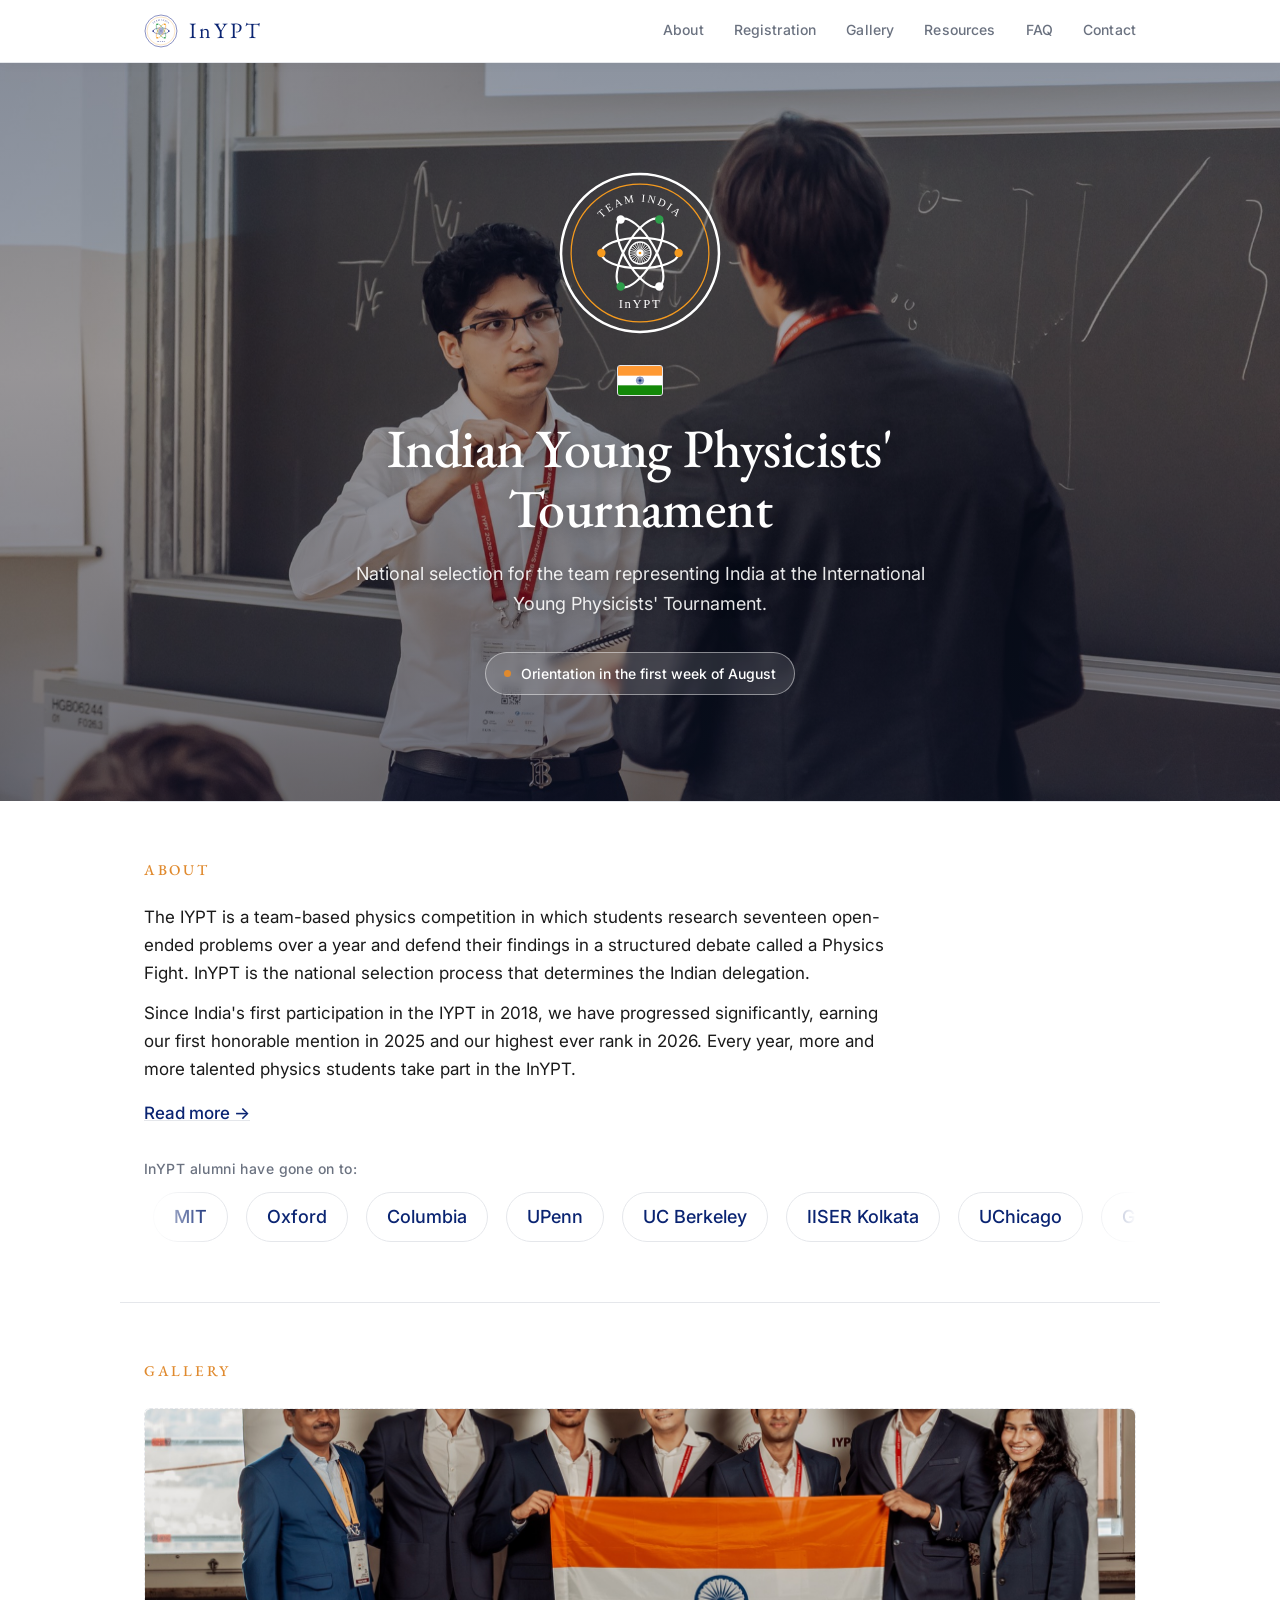
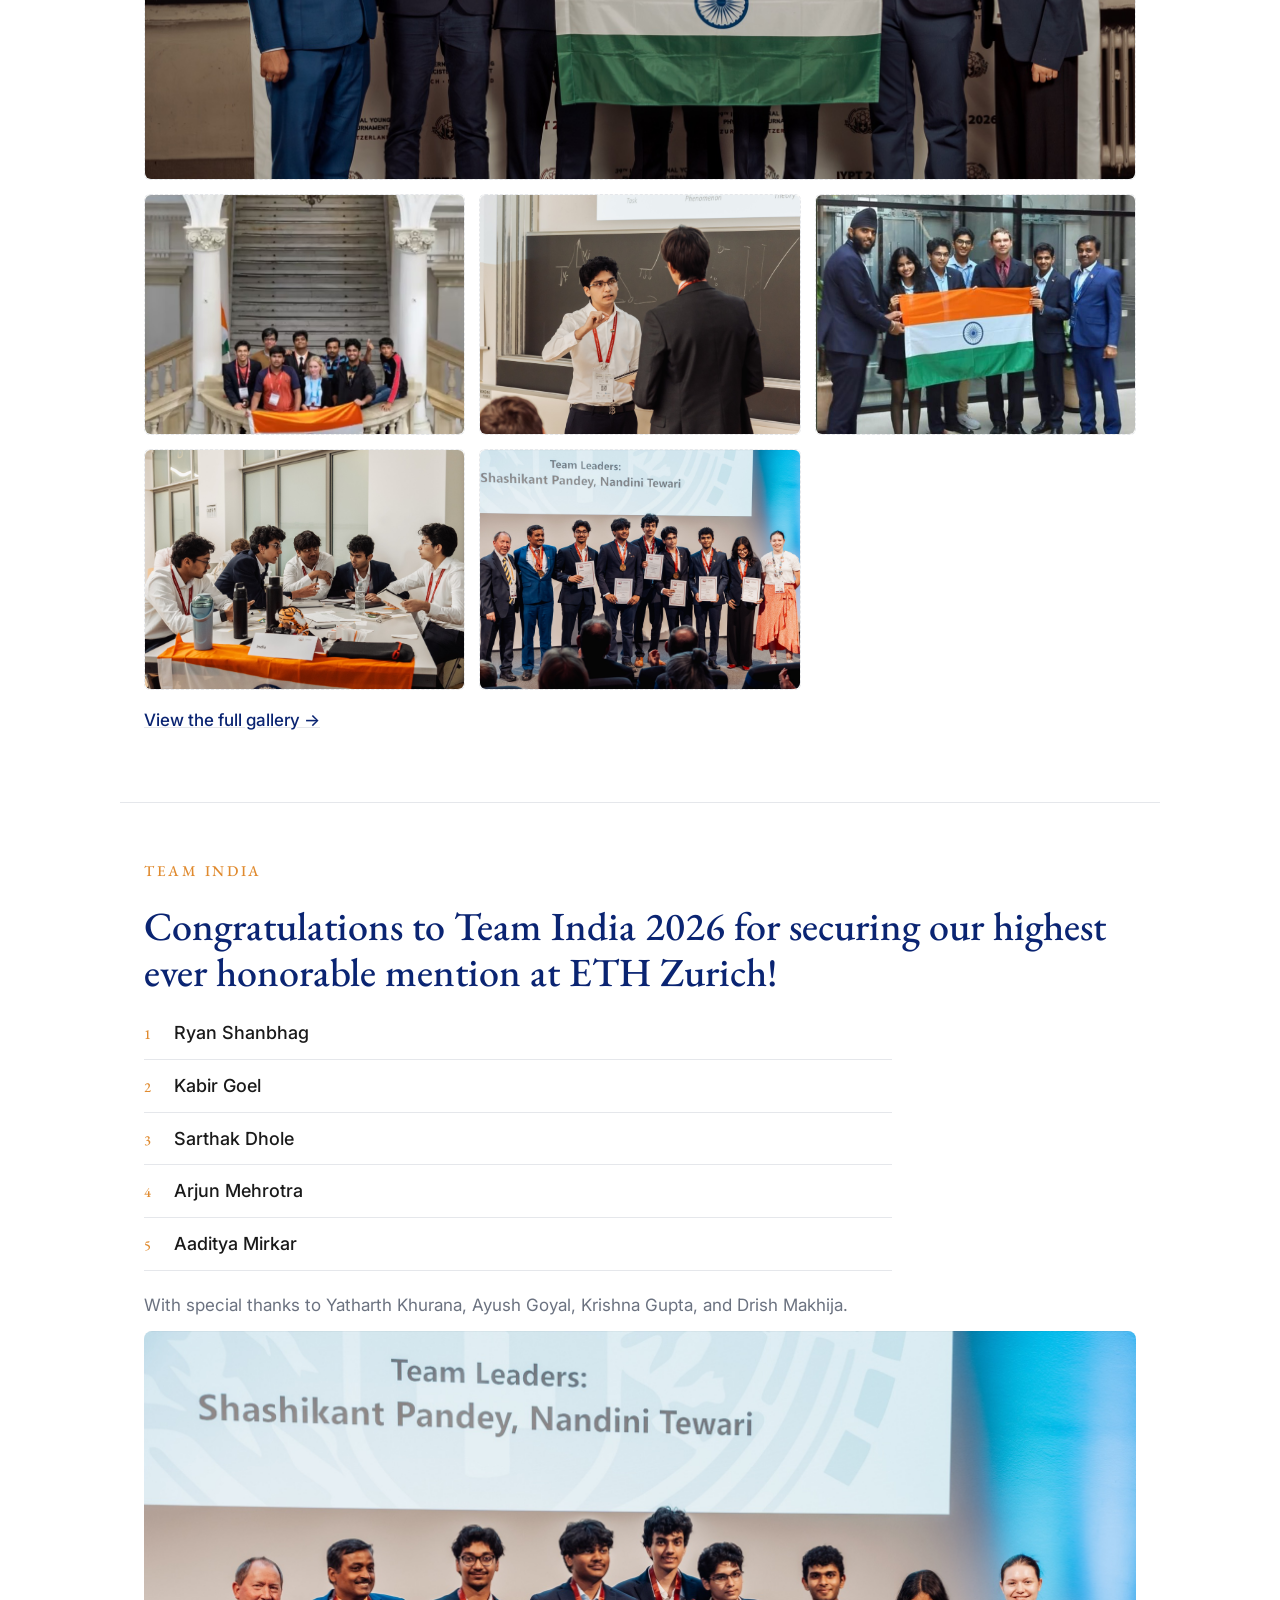
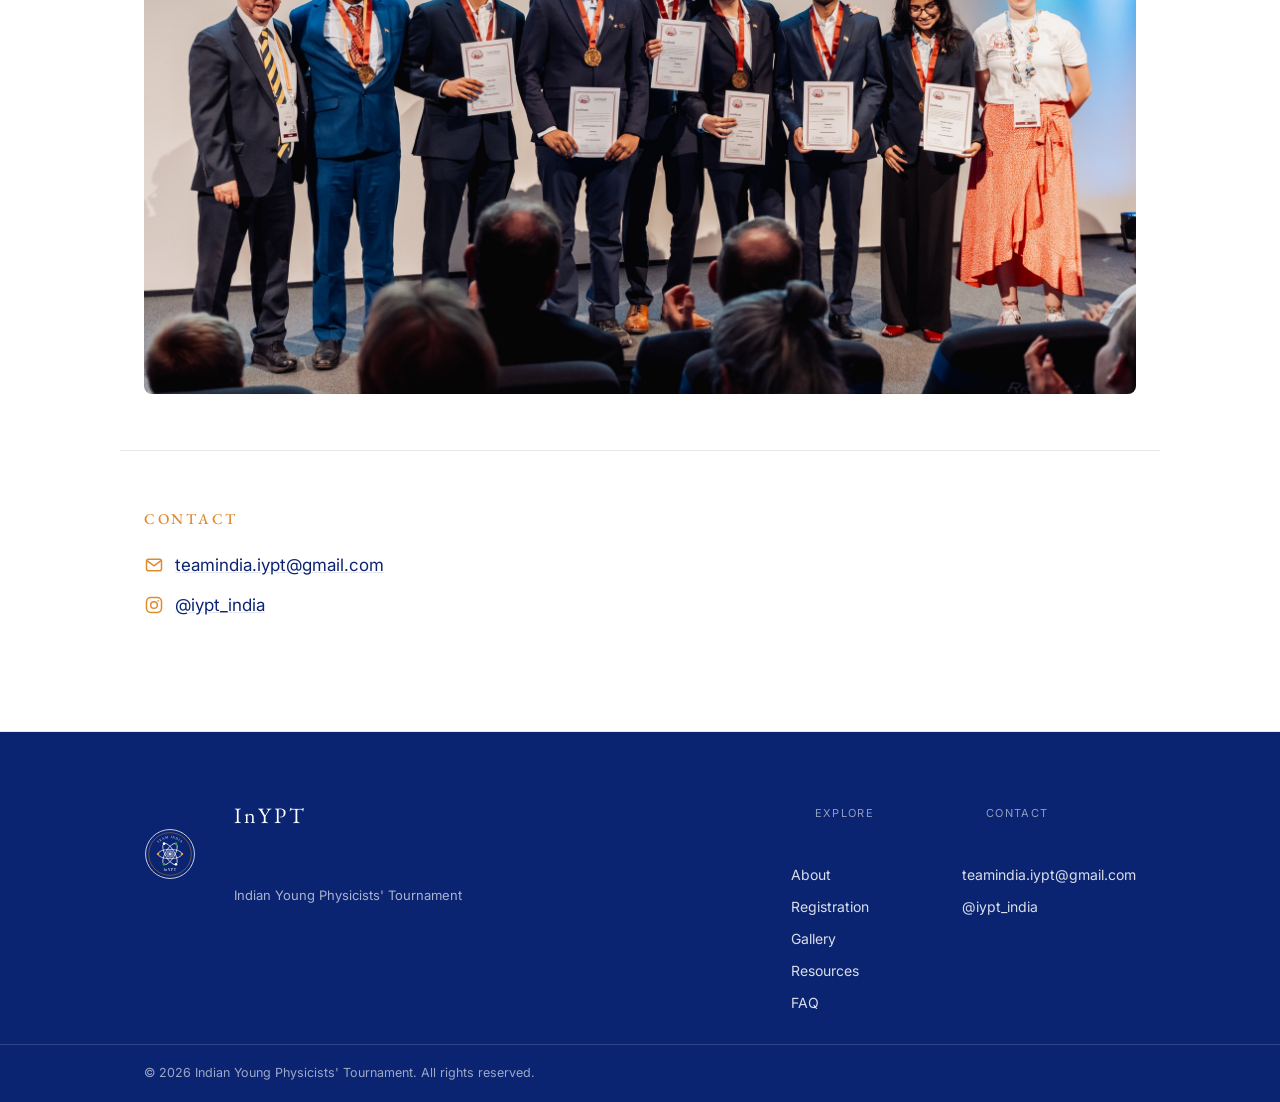
==== index.html @ c0468f71 "InYPT site: initial deployment build" ====
<!DOCTYPE html>
<html lang="en">
<head>
<meta charset="utf-8">
<meta name="viewport" content="width=device-width, initial-scale=1">
<title>InYPT | Indian Young Physicists' Tournament</title>
<meta name="description" content="National selection for the team representing India at the International Young Physicists' Tournament.">
<link rel="preconnect" href="https://fonts.googleapis.com">
<link rel="preconnect" href="https://fonts.gstatic.com" crossorigin>
<link href="https://fonts.googleapis.com/css2?family=EB+Garamond:wght@400;500&family=Inter:wght@400;500;600&display=swap" rel="stylesheet">
<link rel="stylesheet" href="css/style.css?v=8">
<link rel="icon" type="image/svg+xml" href="/assets/favicon.svg?v=8">
<link rel="icon" type="image/png" sizes="32x32" href="/assets/favicon-32.png?v=8">
<link rel="icon" type="image/png" sizes="16x16" href="/assets/favicon-16.png?v=8">
<link rel="apple-touch-icon" sizes="180x180" href="/assets/favicon-180.png?v=8">
</head>
<body>

<header class="nav">
  <div class="nav-inner">
    <a class="brand" href="/">
      <img class="nav-logo" src="assets/logo.svg?v=8" alt="InYPT crest">
      <span class="wordmark">InYPT</span>
    </a>
    <nav>
      <a href="/about.html">About</a>
      <a href="/registration.html">Registration</a>
      <a href="/gallery.html">Gallery</a>
      <a href="/resources.html">Resources</a>
      <a href="/faq.html">FAQ</a>
      <a href="/#contact">Contact</a>
    </nav>
  </div>
</header>

<main>

  <section class="hero">

    <!-- Background carousel. Add/remove .slide divs freely; the script cycles all of them. -->
    <div class="hero-carousel" aria-hidden="true">
      <div class="slide is-active" style="background-image:url('assets/photos/hero-1.jpg')"></div>
      <div class="slide" style="background-image:url('assets/photos/hero-2.jpg')"></div>
      <div class="slide" style="background-image:url('assets/photos/hero-3.jpg')"></div>
      <div class="slide" style="background-image:url('assets/photos/hero-4.jpg')"></div>
    </div>
    <div class="hero-scrim" aria-hidden="true"></div>

    <div class="hero-content">
      <img class="crest" src="assets/logo-white.svg?v=8" alt="InYPT crest">
      <img class="flag" src="assets/india-flag.svg" alt="Flag of India">
      <h1>Indian Young Physicists'<br>Tournament</h1>
      <p class="sub">
        National selection for the team representing India at the
        International Young Physicists' Tournament.
      </p>
      <div class="status">
        <span class="dot"></span>
        Orientation in the first week of August
      </div>
    </div>
  </section>

  <section id="about" class="band">
    <h2>About</h2>
    <p>
      The IYPT is a team-based physics competition in which students research
      seventeen open-ended problems over a year and defend their findings in a
      structured debate called a Physics Fight. InYPT is the national selection
      process that determines the Indian delegation.
    </p>
    <p>
      Since India's first participation in the IYPT in 2018, we have progressed
      significantly, earning our first honorable mention in 2025 and our highest
      ever rank in 2026. Every year, more and more talented physics students take
      part in the InYPT.
    </p>
    <a class="read-more" href="/about.html" target="_blank" rel="noopener">Read more &rarr;</a>
    <div class="alumni">
      <p class="alumni-label">InYPT alumni have gone on to:</p>
      <div class="marquee">
        <div class="marquee-track">
          <span>MIT</span><span>Oxford</span><span>Columbia</span><span>UPenn</span><span>UC Berkeley</span><span>IISER Kolkata</span><span>UChicago</span><span>Georgetown</span><span>NYU</span><span>UIUC</span><span>UCSD</span><span>UW Madison</span>
          <span>MIT</span><span>Oxford</span><span>Columbia</span><span>UPenn</span><span>UC Berkeley</span><span>IISER Kolkata</span><span>UChicago</span><span>Georgetown</span><span>NYU</span><span>UIUC</span><span>UCSD</span><span>UW Madison</span>
        </div>
      </div>
    </div>
  </section>

  <section id="gallery" class="band">
    <h2>Gallery</h2>
    <div class="gallery">
      <figure class="photo photo-wide"><img src="assets/photos/hero-2.jpg" alt="Team India at IYPT 2026, Zurich"></figure>
      <figure class="photo"><img src="assets/photos/team-1.jpg" alt="Team India with the flag"></figure>
      <figure class="photo"><img src="assets/photos/hero-1.jpg" alt="Team India at IYPT 2026, Zurich"></figure>
      <figure class="photo"><img src="assets/photos/team-2.jpg" alt="Team India with the flag"></figure>
      <figure class="photo"><img src="assets/photos/hero-3.jpg" alt="Team India at IYPT 2026, Zurich"></figure>
      <figure class="photo"><img src="assets/photos/hero-4.jpg" alt="Team India at the IYPT 2026 award ceremony"></figure>
    </div>
    <p class="gallery-more"><a href="/gallery.html">View the full gallery &rarr;</a></p>
  </section>

  <section id="team" class="band team">
    <h2>Team India</h2>
    <p class="team-cheer">Congratulations to Team India 2026 for securing our highest ever honorable mention at ETH Zurich!</p>
    <ol class="team-list">
      <li>Ryan Shanbhag</li>
      <li>Kabir Goel</li>
      <li>Sarthak Dhole</li>
      <li>Arjun Mehrotra</li>
      <li>Aaditya Mirkar</li>
    </ol>
    <p class="team-thanks">With special thanks to Yatharth Khurana, Ayush Goyal, Krishna Gupta, and Drish Makhija.</p>
    <figure class="team-photo">
      <img src="assets/photos/team-india-2026.jpg" alt="Team India at the IYPT 2026 award ceremony">
    </figure>
  </section>

  <section id="contact" class="band">
    <h2>Contact</h2>
    <p class="contact-line"><svg class="contact-icon" viewBox="0 0 24 24" fill="none" stroke="currentColor" stroke-width="1.8" stroke-linecap="round" stroke-linejoin="round" aria-hidden="true"><rect x="3" y="5" width="18" height="14" rx="2.5"/><path d="m4 7 8 6 8-6"/></svg>
      <a href="mailto:teamindia.iypt@gmail.com">teamindia.iypt@gmail.com</a></p>
    <p class="contact-line"><svg class="contact-icon" viewBox="0 0 24 24" fill="none" stroke="currentColor" stroke-width="1.8" stroke-linecap="round" stroke-linejoin="round" aria-hidden="true"><rect x="3" y="3" width="18" height="18" rx="5"/><circle cx="12" cy="12" r="4"/><circle cx="17" cy="7" r="1" fill="currentColor" stroke="none"/></svg>
      <a href="https://instagram.com/iypt_india" target="_blank" rel="noopener">@iypt_india</a></p>
  </section>

</main>

<footer class="site-footer">
  <div class="footer-inner">
    <div class="footer-brand">
      <img class="footer-logo" src="assets/logo-white.svg?v=8" alt="InYPT crest">
      <div class="footer-brand-text">
        <p class="footer-name">InYPT</p>
        <p class="footer-tag">Indian Young Physicists' Tournament</p>
      </div>
    </div>
    <div class="footer-col">
      <p class="footer-label">Explore</p>
      <a href="/about.html">About</a>
      <a href="/registration.html">Registration</a>
      <a href="/gallery.html">Gallery</a>
      <a href="/resources.html">Resources</a>
      <a href="/faq.html">FAQ</a>
    </div>
    <div class="footer-col">
      <p class="footer-label">Contact</p>
      <a href="mailto:teamindia.iypt@gmail.com">teamindia.iypt@gmail.com</a>
      <a href="https://instagram.com/iypt_india" target="_blank" rel="noopener">@iypt_india</a>
    </div>
  </div>
  <div class="footer-bar">
    <div class="footer-bar-inner">
      <span>&copy; 2026 Indian Young Physicists' Tournament. All rights reserved.</span>
    </div>
  </div>
</footer>

<div class="lightbox" id="lightbox" aria-hidden="true">
  <button class="lightbox-close" type="button" aria-label="Close">&times;</button>
  <button class="lightbox-nav lightbox-prev" type="button" aria-label="Previous">&#8249;</button>
  <img src="" alt="">
  <button class="lightbox-nav lightbox-next" type="button" aria-label="Next">&#8250;</button>
</div>

<script>
  (function () {
    var slides = document.querySelectorAll('.hero-carousel .slide');
    if (slides.length < 2) return;
    var i = 0;
    setInterval(function () {
      slides[i].classList.remove('is-active');
      i = (i + 1) % slides.length;
      slides[i].classList.add('is-active');
    }, 5000);
  })();

  (function () {
    var box = document.getElementById('lightbox');
    if (!box) return;
    var boxImg = box.querySelector('img');
    var imgs = Array.prototype.slice.call(document.querySelectorAll('.gallery .photo img'));
    var idx = 0;
    function show(i) {
      idx = (i + imgs.length) % imgs.length;
      boxImg.src = imgs[idx].src;
      boxImg.alt = imgs[idx].alt || '';
    }
    function open(i) {
      show(i);
      box.classList.add('open');
      box.setAttribute('aria-hidden', 'false');
    }
    function close() {
      box.classList.remove('open');
      box.setAttribute('aria-hidden', 'true');
      boxImg.src = '';
    }
    imgs.forEach(function (img, i) {
      img.addEventListener('click', function () { open(i); });
    });
    box.querySelector('.lightbox-prev').addEventListener('click', function (e) { e.stopPropagation(); show(idx - 1); });
    box.querySelector('.lightbox-next').addEventListener('click', function (e) { e.stopPropagation(); show(idx + 1); });
    box.addEventListener('click', function (e) {
      if (e.target === box || e.target.classList.contains('lightbox-close')) close();
    });
    document.addEventListener('keydown', function (e) {
      if (!box.classList.contains('open')) return;
      if (e.key === 'Escape') close();
      else if (e.key === 'ArrowLeft') show(idx - 1);
      else if (e.key === 'ArrowRight') show(idx + 1);
    });
  })();
</script>

</body>
</html>
---- css/style.css ----
:root {
  --navy:    #0A2472;
  --saffron: #E08A2E;
  --green:   #1B6B3A;
  --ink:     #1A1A1A;
  --grey:    #6B7280;
  --line:    #E5E7EB;
  --bg:      #FFFFFF;
  --measure: 68ch;
}

*, *::before, *::after { box-sizing: border-box; }

body {
  margin: 0;
  background: var(--bg);
  color: var(--ink);
  font-family: "Inter", system-ui, sans-serif;
  font-size: 17px;
  line-height: 1.65;
  -webkit-font-smoothing: antialiased;
}

/* nav */
.nav {
  border-bottom: 1px solid var(--line);
  position: sticky;
  top: 0;
  background: rgba(255,255,255,0.85);
  backdrop-filter: blur(12px);
  -webkit-backdrop-filter: blur(12px);
  box-shadow: 0 1px 12px rgba(10, 20, 45, 0.04);
  z-index: 10;
}
.nav-inner {
  max-width: 1040px;
  margin: 0 auto;
  padding: 0 24px;
  height: 62px;
  display: flex;
  align-items: center;
  justify-content: space-between;
}
.brand {
  display: flex;
  align-items: center;
  gap: 11px;
  text-decoration: none;
}
.nav-logo {
  width: 34px;
  height: 34px;
  flex: none;
}
.wordmark {
  font-family: "EB Garamond", serif;
  font-size: 22px;
  letter-spacing: 0.14em;
  color: var(--navy);
}
.nav nav { display: flex; gap: 30px; }
.nav nav a {
  font-size: 14px;
  font-weight: 500;
  letter-spacing: 0.01em;
  color: var(--grey);
  text-decoration: none;
  padding: 6px 0;
  border-bottom: 2px solid transparent;
  transition: color .15s, border-color .15s;
}
.nav nav a:hover { color: var(--navy); }
.nav nav a.active { color: var(--navy); border-color: var(--saffron); }

/* hero */
.hero {
  position: relative;
  overflow: hidden;
  display: flex;
  flex-direction: column;
  align-items: center;
  justify-content: center;
  text-align: center;
  min-height: 82vh;
  padding: 80px 24px;
}
.hero-carousel {
  position: absolute;
  inset: 0;
  z-index: 0;
}
.slide {
  position: absolute;
  inset: 0;
  opacity: 0;
  background-size: cover;
  background-position: center;
  transition: opacity 1.4s ease-in-out;
}
.slide.is-active { opacity: 1; }
.hero-scrim {
  position: absolute;
  inset: 0;
  z-index: 1;
  background: linear-gradient(180deg,
    rgba(10, 20, 45, 0.42) 0%,
    rgba(10, 20, 45, 0.34) 42%,
    rgba(10, 20, 45, 0.55) 100%);
}
.hero-content {
  position: relative;
  z-index: 2;
  max-width: 760px;
}
.hero-content h1 { color: #FFFFFF; text-shadow: 0 2px 18px rgba(0, 0, 0, 0.35); }
.hero-content .sub { color: rgba(255, 255, 255, 0.9); text-shadow: 0 1px 10px rgba(0, 0, 0, 0.3); }
.hero-content .status {
  color: #FFFFFF;
  border-color: rgba(255, 255, 255, 0.45);
  background: rgba(255, 255, 255, 0.12);
  backdrop-filter: blur(4px);
}
.crest {
  width: 168px;
  height: auto;
  margin-bottom: 32px;
}
.flag {
  width: 46px;
  height: auto;
  display: block;
  margin: 0 auto 22px;
  border: 1px solid var(--line);
  border-radius: 3px;
  box-shadow: 0 1px 4px rgba(0,0,0,0.08);
}
.hero .crest { margin-bottom: 20px; }
.hero h1 {
  font-family: "EB Garamond", serif;
  font-weight: 500;
  font-size: clamp(34px, 5.5vw, 54px);
  line-height: 1.12;
  letter-spacing: -0.01em;
  margin: 0 0 20px;
}
.sub {
  max-width: 54ch;
  margin: 0 auto 34px;
  color: var(--grey);
  font-size: 18px;
}
.status {
  display: inline-flex;
  align-items: center;
  gap: 10px;
  font-size: 14px;
  font-weight: 500;
  color: var(--ink);
  border: 1px solid var(--line);
  border-radius: 999px;
  padding: 9px 18px;
}
.dot {
  width: 7px; height: 7px;
  border-radius: 50%;
  background: var(--saffron);
  flex: none;
}

/* standalone page header */
.page-hero {
  max-width: 1040px;
  margin: 0 auto;
  padding: 72px 24px 8px;
  display: flex;
  align-items: center;
  justify-content: space-between;
  gap: 28px;
}
.page-hero h1 {
  font-family: "EB Garamond", serif;
  font-weight: 500;
  font-size: clamp(32px, 5vw, 46px);
  line-height: 1.1;
  color: var(--navy);
  margin: 0 0 12px;
}
.page-hero .page-sub {
  max-width: var(--measure);
  color: var(--grey);
  font-size: 18px;
  margin: 0;
}
.page-hero-text { flex: 1; min-width: 0; }
.page-crest { width: 92px; height: 92px; flex: none; }
@media (max-width: 640px) { .page-crest { display: none; } }

/* bands */
.band {
  max-width: 1040px;
  margin: 0 auto;
  padding: 56px 24px;
  border-top: 1px solid var(--line);
}
.band h2 {
  font-family: "EB Garamond", serif;
  font-weight: 500;
  font-size: 15px;
  letter-spacing: 0.18em;
  text-transform: uppercase;
  color: var(--saffron);
  margin: 0 0 20px;
}
.band p { max-width: var(--measure); margin: 0 0 12px; }
.band ul { max-width: var(--measure); margin: 0 0 14px; padding-left: 20px; }
.band ul li { margin: 7px 0; }
.band a { color: var(--navy); text-decoration-color: var(--line); }
.band a:hover { text-decoration-color: var(--saffron); }
.muted { color: var(--grey); }

/* steps */
.steps {
  list-style: none;
  margin: 0;
  padding: 0;
  max-width: var(--measure);
  counter-reset: s;
}
.steps li {
  counter-increment: s;
  display: flex;
  align-items: baseline;
  gap: 16px;
  padding: 14px 0;
  border-bottom: 1px solid var(--line);
}
.steps li::before {
  content: counter(s);
  font-family: "EB Garamond", serif;
  font-size: 14px;
  color: var(--saffron);
  width: 16px;
  flex: none;
}
.steps .step-body { flex: 1; display: flex; flex-direction: column; gap: 3px; }
.steps .step-body span { font-weight: 500; }
.steps .step-body small { font-size: 13px; color: var(--grey); line-height: 1.45; }
.steps em {
  font-style: normal;
  font-size: 14px;
  color: var(--grey);
  white-space: nowrap;
}

/* gallery */
.gallery {
  display: grid;
  grid-template-columns: repeat(3, 1fr);
  gap: 14px;
  margin: 24px 0 16px;
}
.photo {
  margin: 0;
  aspect-ratio: 4 / 3;
  display: flex;
  align-items: center;
  justify-content: center;
  background: #FAFAF8;
  border: 1px dashed var(--line);
  border-radius: 6px;
}
.photo span {
  font-size: 12px;
  letter-spacing: 0.14em;
  text-transform: uppercase;
  color: var(--grey);
  opacity: 0.6;
}
.photo-wide {
  grid-column: 1 / -1;
  aspect-ratio: 16 / 6;
}
.photo img {
  width: 100%;
  height: 100%;
  object-fit: cover;
  border-radius: 6px;
}

@media (max-width: 640px) {
  .gallery { grid-template-columns: repeat(2, 1fr); }
  .photo-wide { aspect-ratio: 16 / 9; }
}

/* pdf embed */
.pdf-embed {
  margin-top: 20px;
  border: 1px solid var(--line);
  border-radius: 8px;
  overflow: hidden;
}
.pdf-embed iframe {
  width: 100%;
  height: 82vh;
  min-height: 560px;
  border: 0;
  display: block;
}
.credit {
  max-width: var(--measure);
  margin: 14px 0 0;
  font-size: 13px;
  color: var(--grey);
}
.credit a { color: var(--navy); text-decoration-color: var(--line); }

/* compact resource list */
.res-list {
  max-width: var(--measure);
  margin-top: 8px;
  border-top: 1px solid var(--line);
}
.res-item {
  display: flex;
  align-items: center;
  justify-content: space-between;
  gap: 18px;
  padding: 15px 6px;
  border-bottom: 1px solid var(--line);
  text-decoration: none;
  color: var(--ink);
  transition: background .12s;
}
a.res-item:hover { background: #fafaf8; }
.res-body { display: flex; flex-direction: column; gap: 3px; }
.res-title { font-weight: 500; color: var(--navy); }
.res-desc { color: var(--grey); font-size: 13.5px; line-height: 1.4; }
.res-arrow { color: var(--saffron); font-size: 18px; flex: none; }
.res-item.is-soon { color: var(--grey); }
.res-item.is-soon .res-title { color: var(--grey); }

/* register call-to-action */
a.register-cta {
  display: inline-flex;
  align-items: center;
  gap: 10px;
  margin-top: 8px;
  padding: 14px 26px;
  background: var(--navy);
  color: #fff;
  font-weight: 600;
  font-size: 17px;
  border-radius: 8px;
  text-decoration: none;
  transition: background .15s, transform .1s;
}
a.register-cta:hover { background: #142063; transform: translateY(-1px); }
a.register-cta .arr { color: var(--saffron); }

/* embedded google form */
.form-embed {
  margin-top: 22px;
  border: 1px solid var(--line);
  border-radius: 10px;
  overflow: hidden;
  background: #fff;
}
.form-embed iframe {
  display: block;
  width: 100%;
  min-height: 900px;
  border: 0;
}

/* physics-match steps table */
.match-table {
  width: 100%;
  border-collapse: collapse;
  margin: 18px 0 6px;
  font-size: 15px;
}
.match-table caption {
  text-align: left;
  font-weight: 600;
  color: var(--navy);
  padding-bottom: 8px;
}
.match-table th,
.match-table td {
  border: 1px solid var(--line);
  padding: 9px 12px;
  text-align: left;
  vertical-align: top;
}
.match-table thead th {
  background: #F5F6FA;
  color: var(--navy);
  font-weight: 600;
}
.match-table td.t-time,
.match-table th.t-time { text-align: right; white-space: nowrap; }

/* read more link */
.read-more {
  display: inline-block;
  margin-top: 4px;
  color: var(--navy);
  font-weight: 500;
  text-decoration-color: var(--line);
}
.read-more:hover { text-decoration-color: var(--saffron); }

/* alumni marquee */
.alumni { margin: 30px 0 4px; }
.alumni-label {
  font-size: 14px;
  font-weight: 500;
  letter-spacing: 0.03em;
  color: var(--grey);
  margin: 0 0 16px;
}
.marquee {
  overflow: hidden;
  -webkit-mask-image: linear-gradient(90deg, transparent, #000 7%, #000 93%, transparent);
  mask-image: linear-gradient(90deg, transparent, #000 7%, #000 93%, transparent);
}
.marquee-track {
  display: flex;
  align-items: center;
  width: max-content;
  animation: marquee 34s linear infinite;
}
.marquee-track span {
  font-family: "Inter", system-ui, sans-serif;
  font-size: clamp(15px, 1.8vw, 18px);
  font-weight: 500;
  color: var(--navy);
  white-space: nowrap;
  margin: 0 9px;
  padding: 9px 20px;
  border: 1px solid var(--line);
  border-radius: 999px;
  background: #fff;
  display: inline-flex;
  align-items: center;
}
@keyframes marquee {
  from { transform: translateX(0); }
  to { transform: translateX(-50%); }
}
@media (prefers-reduced-motion: reduce) {
  .marquee-track { animation-duration: 90s; }
}

/* faq accordion */
.faq { max-width: var(--measure); }
.faq details { border-bottom: 1px solid var(--line); }
.faq summary {
  padding: 17px 0;
  font-weight: 500;
  color: var(--navy);
  cursor: pointer;
  list-style: none;
  display: flex;
  justify-content: space-between;
  align-items: center;
  gap: 16px;
}
.faq summary::-webkit-details-marker { display: none; }
.faq summary::after { content: "+"; color: var(--saffron); font-size: 20px; line-height: 1; flex: none; }
.faq details[open] summary::after { content: "\2212"; }
.faq details p { margin: 0; padding: 0 0 18px; color: var(--grey); max-width: none; }

/* site footer */
.site-footer { background: var(--navy); color: rgba(255,255,255,0.85); margin-top: 44px; }
.footer-inner {
  max-width: 1040px;
  margin: 0 auto;
  padding: 44px 24px 30px;
  display: flex;
  flex-wrap: wrap;
  align-items: flex-start;
  gap: 40px 64px;
}
.footer-brand { display: flex; align-items: center; gap: 14px; }
.footer-brand-text { display: flex; flex-direction: column; gap: 2px; }
.footer-logo { width: 52px; height: 52px; flex: none; }
.footer-name { font-family: "EB Garamond", serif; font-size: 22px; letter-spacing: 0.12em; color: #fff; margin: 0; line-height: 1.1; }
.footer-tag { font-size: 13px; color: rgba(255,255,255,0.65); margin: 0; line-height: 1.3; }
.footer-brand { margin-right: auto; }
.footer-col { display: flex; flex-direction: column; gap: 9px; }
.footer-label { font-size: 11px; text-transform: uppercase; letter-spacing: 0.12em; color: rgba(255,255,255,0.55); margin: 0 0 3px; }
.footer-col a { color: rgba(255,255,255,0.85); text-decoration: none; font-size: 14px; }
.footer-col a:hover { color: #fff; }
.footer-bar { border-top: 1px solid rgba(255,255,255,0.15); }
.footer-bar-inner {
  max-width: 1040px;
  margin: 0 auto;
  padding: 18px 24px;
  display: flex;
  justify-content: space-between;
  gap: 12px;
  flex-wrap: wrap;
  font-size: 12.5px;
  color: rgba(255,255,255,0.6);
}
.footer-bar-inner a { color: rgba(255,255,255,0.6); }

/* contact rows with icons */
.contact-line { display: flex; align-items: center; gap: 11px; margin: 0 0 12px; }
.contact-icon { width: 20px; height: 20px; color: var(--saffron); flex: none; }

/* lightbox arrows */
.lightbox-nav {
  position: absolute;
  top: 50%;
  transform: translateY(-50%);
  width: 52px;
  height: 52px;
  border: 0;
  border-radius: 50%;
  background: rgba(255, 255, 255, 0.14);
  color: #fff;
  font-size: 26px;
  line-height: 1;
  cursor: pointer;
}
.lightbox-nav:hover { background: rgba(255, 255, 255, 0.28); }
.lightbox-prev { left: 20px; }
.lightbox-next { right: 20px; }
@media (max-width: 640px) {
  .lightbox-prev { left: 8px; }
  .lightbox-next { right: 8px; }
}

.register-line { max-width: var(--measure); margin: 22px 0 12px; font-weight: 500; color: var(--ink); }
.gallery-more { margin-top: 18px; }
.gallery-more a { color: var(--navy); font-weight: 500; }
.team-leaders { max-width: var(--measure); margin: 0 0 10px; }
.team-leaders strong { color: var(--navy); }

/* gallery lightbox */
.photo { cursor: zoom-in; }
.lightbox {
  position: fixed;
  inset: 0;
  z-index: 100;
  display: none;
  align-items: center;
  justify-content: center;
  padding: 24px;
  background: rgba(10, 20, 45, 0.9);
}
.lightbox.open { display: flex; }
.lightbox img {
  max-width: 96vw;
  max-height: 92vh;
  border-radius: 6px;
  box-shadow: 0 8px 40px rgba(0, 0, 0, 0.5);
}
.lightbox-close {
  position: absolute;
  top: 18px;
  right: 24px;
  width: 44px;
  height: 44px;
  border: 0;
  border-radius: 50%;
  background: rgba(255, 255, 255, 0.14);
  color: #fff;
  font-size: 26px;
  line-height: 1;
  cursor: pointer;
}
.lightbox-close:hover { background: rgba(255, 255, 255, 0.28); }

/* team / congratulations */
.team-cheer {
  font-family: "EB Garamond", serif;
  font-weight: 500;
  font-size: clamp(26px, 4vw, 40px);
  line-height: 1.15;
  color: var(--navy);
  max-width: var(--measure);
  margin: 0 0 24px;
}
.team-list {
  list-style: none;
  margin: 0 0 20px;
  padding: 0;
  max-width: var(--measure);
  counter-reset: t;
}
.team-list li {
  counter-increment: t;
  display: flex;
  align-items: baseline;
  gap: 14px;
  padding: 11px 0;
  border-bottom: 1px solid var(--line);
  font-size: 18px;
  font-weight: 500;
}
.team-list li::before {
  content: counter(t);
  font-family: "EB Garamond", serif;
  font-size: 14px;
  color: var(--saffron);
  width: 16px;
  flex: none;
}
.team-thanks {
  max-width: var(--measure);
  color: var(--grey);
  margin: 0 0 28px;
}
.team-photo {
  margin: 0;
}
.team-photo img {
  width: 100%;
  height: auto;
  border-radius: 8px;
  display: block;
}

/* footer */
footer {
  border-top: 1px solid var(--line);
  margin-top: 24px;
}
footer p {
  max-width: 1040px;
  margin: 0 auto;
  padding: 28px 24px;
  font-size: 13px;
  color: var(--grey);
}

@media (max-width: 640px) {
  .nav nav { gap: 18px; }
  .nav nav a { font-size: 13px; }
  .hero { padding: 56px 24px 48px; }
  .crest { width: 128px; }
}
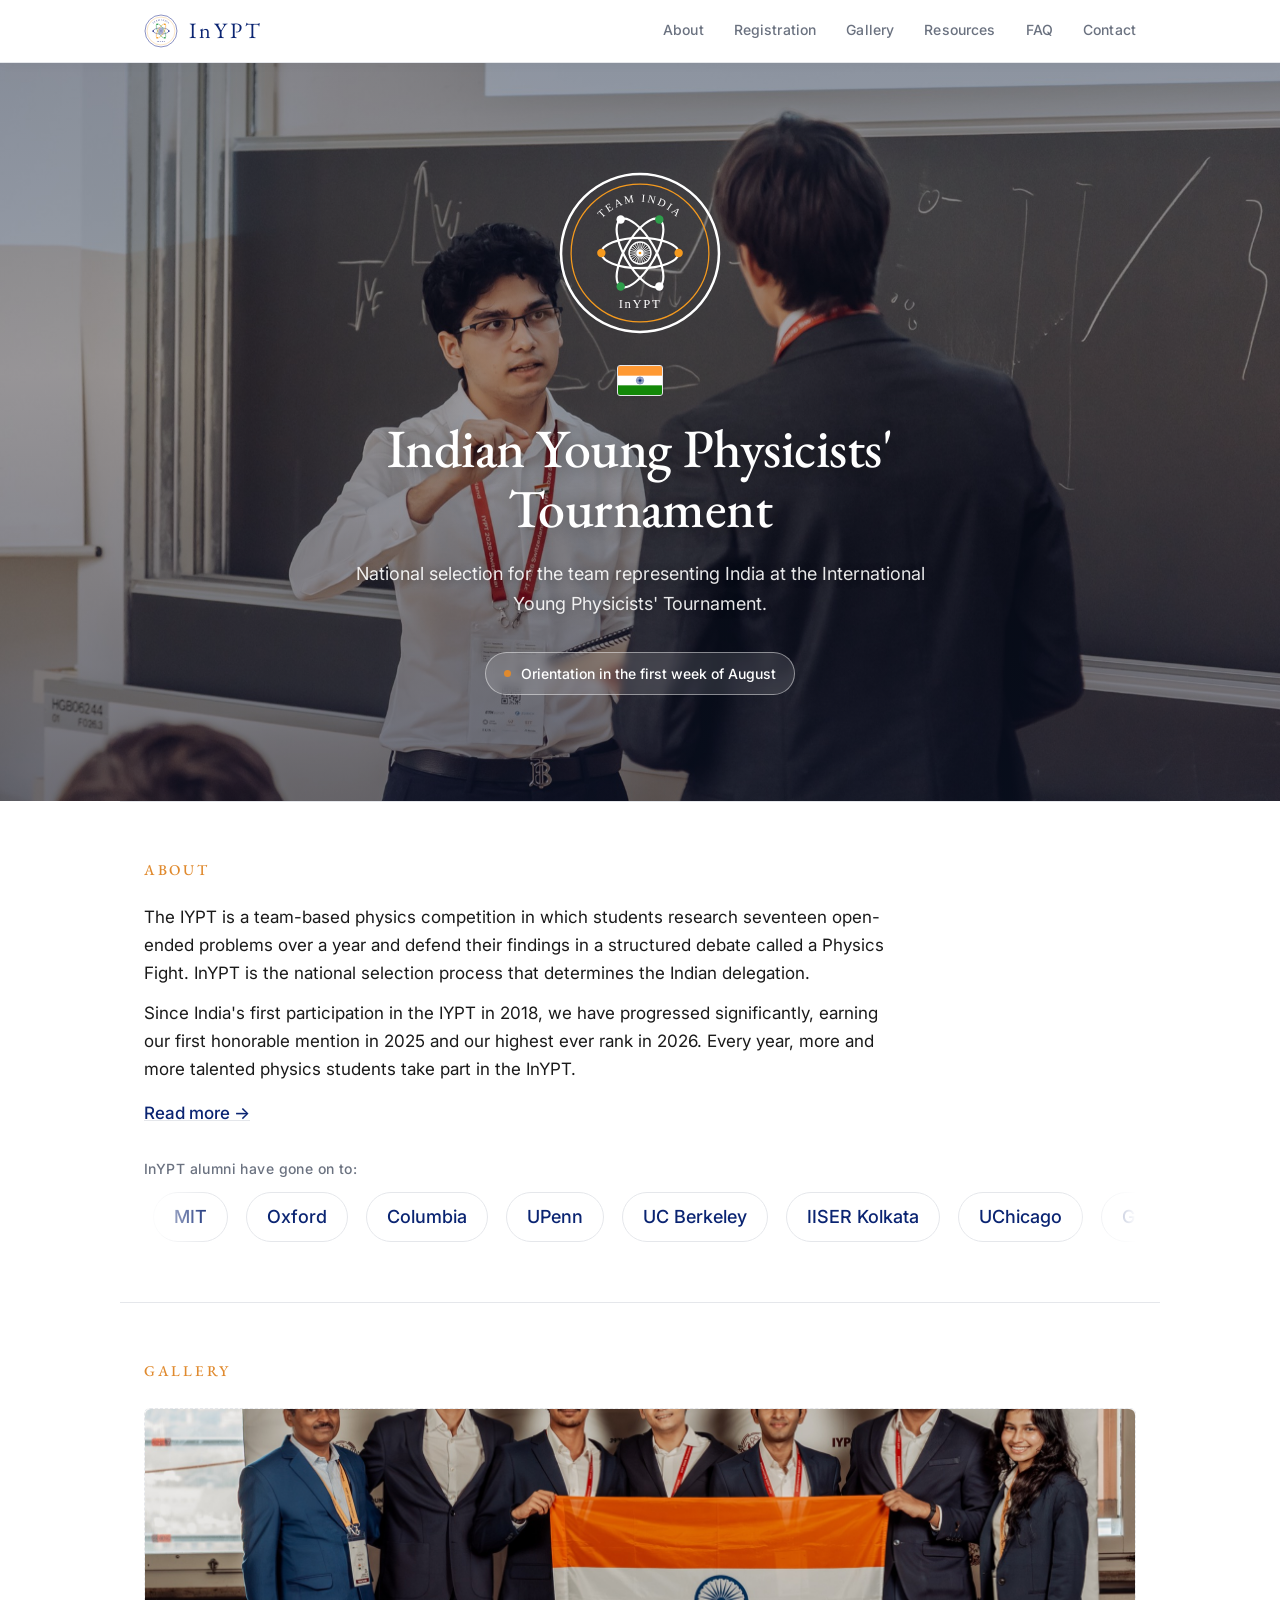
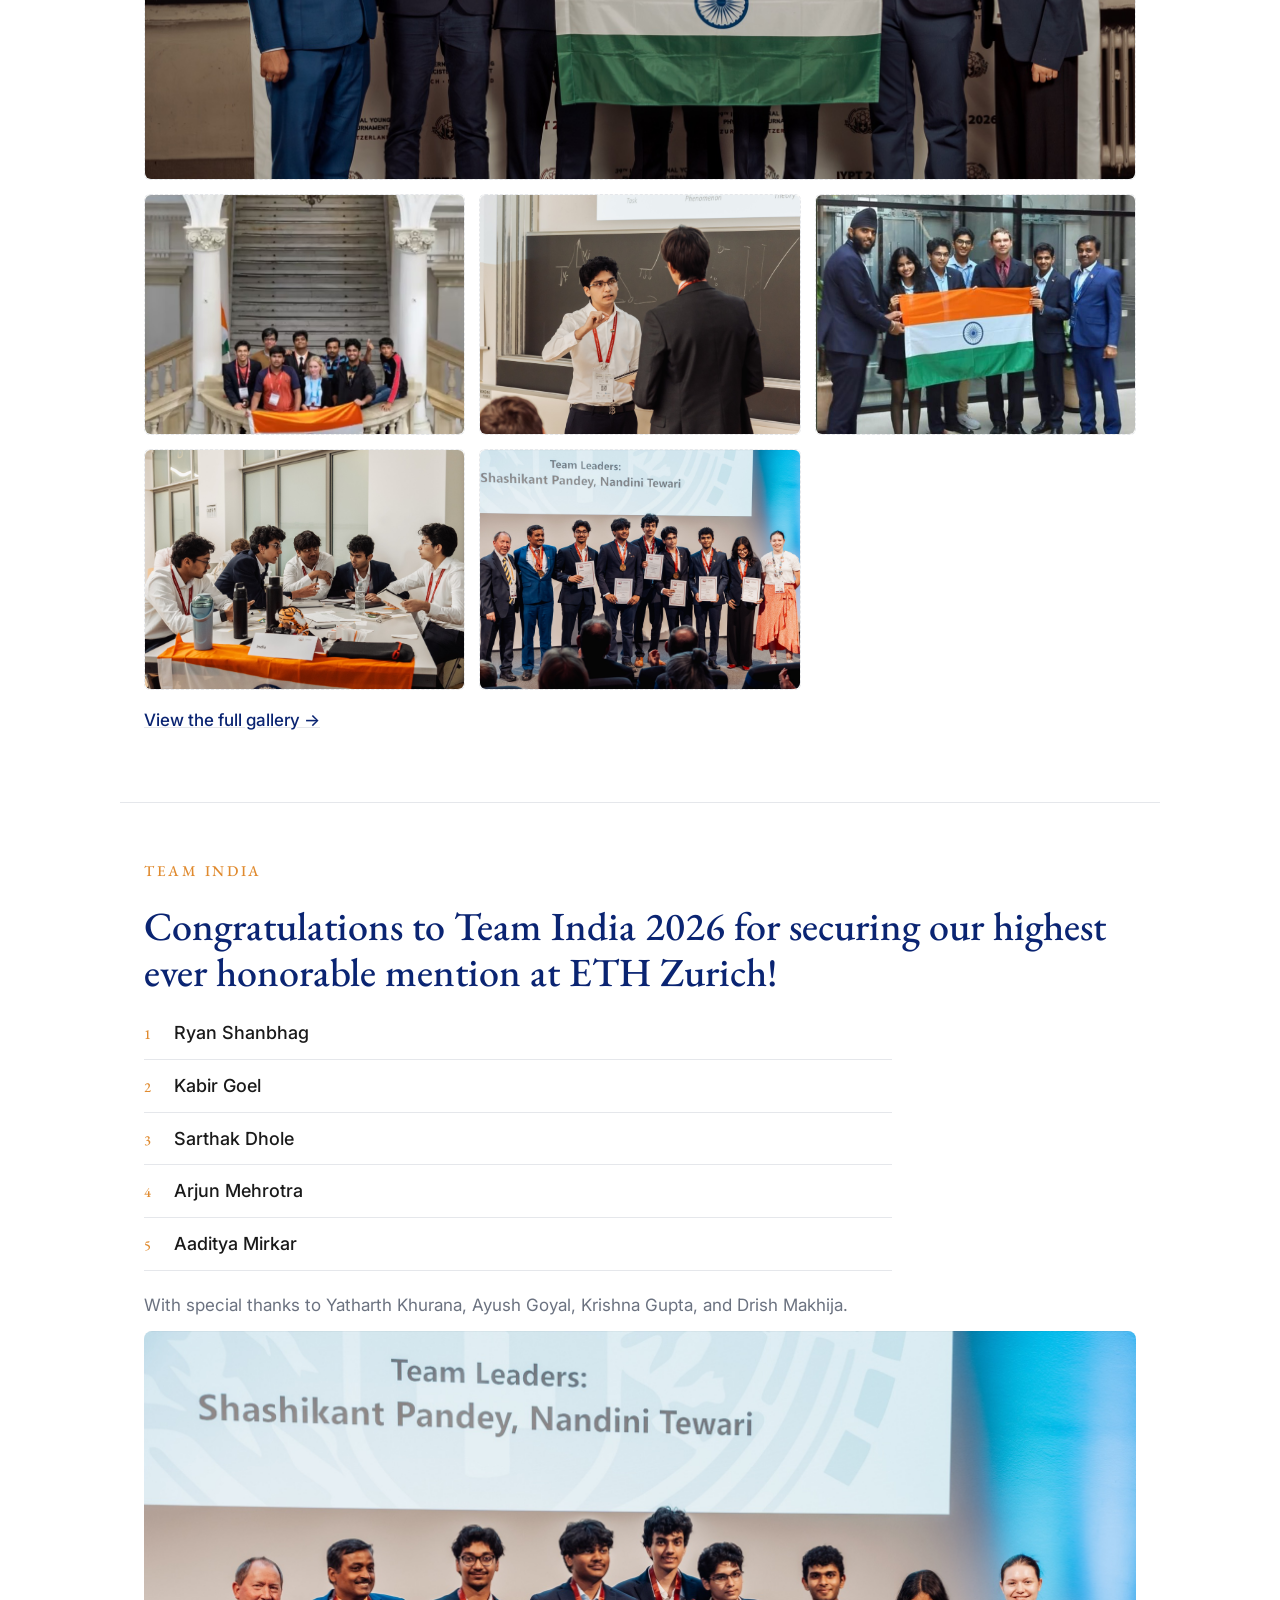
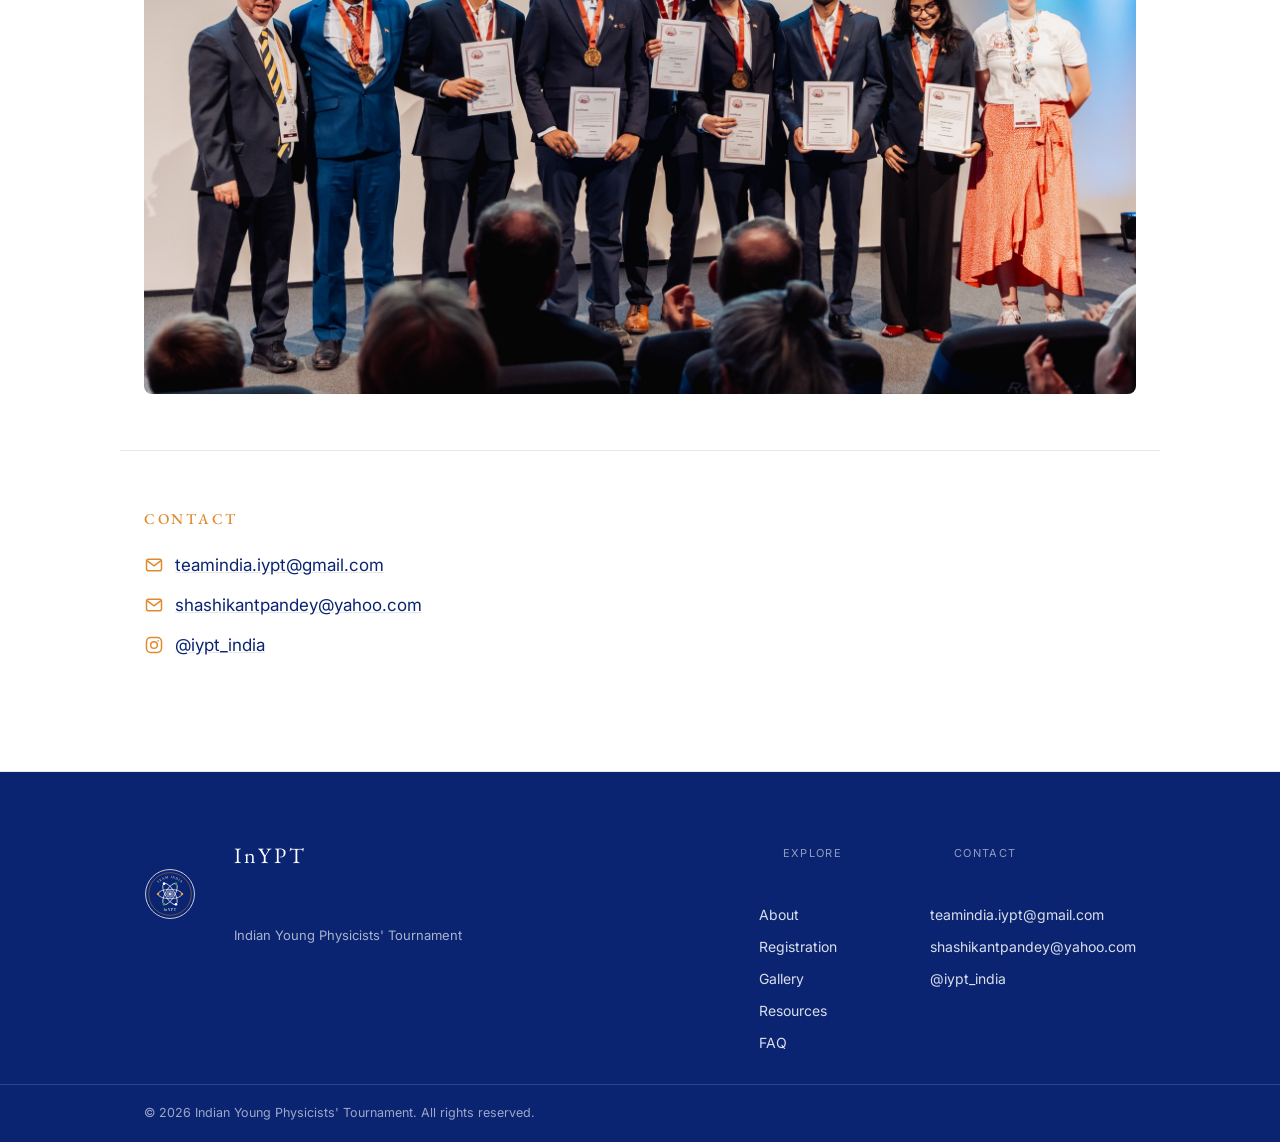
==== commit 2dde9db8: "Add footer contacts" ====
--- a/index.html
+++ b/index.html
@@ -8,18 +8,18 @@
 <link rel="preconnect" href="https://fonts.googleapis.com">
 <link rel="preconnect" href="https://fonts.gstatic.com" crossorigin>
 <link href="https://fonts.googleapis.com/css2?family=EB+Garamond:wght@400;500&family=Inter:wght@400;500;600&display=swap" rel="stylesheet">
-<link rel="stylesheet" href="css/style.css?v=8">
-<link rel="icon" type="image/svg+xml" href="/assets/favicon.svg?v=8">
-<link rel="icon" type="image/png" sizes="32x32" href="/assets/favicon-32.png?v=8">
-<link rel="icon" type="image/png" sizes="16x16" href="/assets/favicon-16.png?v=8">
-<link rel="apple-touch-icon" sizes="180x180" href="/assets/favicon-180.png?v=8">
+<link rel="stylesheet" href="css/style.css?v=10">
+<link rel="icon" type="image/svg+xml" href="/assets/favicon.svg?v=10">
+<link rel="icon" type="image/png" sizes="32x32" href="/assets/favicon-32.png?v=10">
+<link rel="icon" type="image/png" sizes="16x16" href="/assets/favicon-16.png?v=10">
+<link rel="apple-touch-icon" sizes="180x180" href="/assets/favicon-180.png?v=10">
 </head>
 <body>
 
 <header class="nav">
   <div class="nav-inner">
     <a class="brand" href="/">
-      <img class="nav-logo" src="assets/logo.svg?v=8" alt="InYPT crest">
+      <img class="nav-logo" src="assets/logo.svg?v=10" alt="InYPT crest">
       <span class="wordmark">InYPT</span>
     </a>
     <nav>
@@ -47,7 +47,7 @@
     <div class="hero-scrim" aria-hidden="true"></div>
 
     <div class="hero-content">
-      <img class="crest" src="assets/logo-white.svg?v=8" alt="InYPT crest">
+      <img class="crest" src="assets/logo-white.svg?v=10" alt="InYPT crest">
       <img class="flag" src="assets/india-flag.svg" alt="Flag of India">
       <h1>Indian Young Physicists'<br>Tournament</h1>
       <p class="sub">
@@ -120,6 +120,8 @@
     <h2>Contact</h2>
     <p class="contact-line"><svg class="contact-icon" viewBox="0 0 24 24" fill="none" stroke="currentColor" stroke-width="1.8" stroke-linecap="round" stroke-linejoin="round" aria-hidden="true"><rect x="3" y="5" width="18" height="14" rx="2.5"/><path d="m4 7 8 6 8-6"/></svg>
       <a href="mailto:teamindia.iypt@gmail.com">teamindia.iypt@gmail.com</a></p>
+    <p class="contact-line"><svg class="contact-icon" viewBox="0 0 24 24" fill="none" stroke="currentColor" stroke-width="1.8" stroke-linecap="round" stroke-linejoin="round" aria-hidden="true"><rect x="3" y="5" width="18" height="14" rx="2.5"/><path d="m4 7 8 6 8-6"/></svg>
+      <a href="mailto:shashikantpandey@yahoo.com">shashikantpandey@yahoo.com</a></p>
     <p class="contact-line"><svg class="contact-icon" viewBox="0 0 24 24" fill="none" stroke="currentColor" stroke-width="1.8" stroke-linecap="round" stroke-linejoin="round" aria-hidden="true"><rect x="3" y="3" width="18" height="18" rx="5"/><circle cx="12" cy="12" r="4"/><circle cx="17" cy="7" r="1" fill="currentColor" stroke="none"/></svg>
       <a href="https://instagram.com/iypt_india" target="_blank" rel="noopener">@iypt_india</a></p>
   </section>
@@ -129,7 +131,7 @@
 <footer class="site-footer">
   <div class="footer-inner">
     <div class="footer-brand">
-      <img class="footer-logo" src="assets/logo-white.svg?v=8" alt="InYPT crest">
+      <img class="footer-logo" src="assets/logo-white.svg?v=10" alt="InYPT crest">
       <div class="footer-brand-text">
         <p class="footer-name">InYPT</p>
         <p class="footer-tag">Indian Young Physicists' Tournament</p>
@@ -146,6 +148,7 @@
     <div class="footer-col">
       <p class="footer-label">Contact</p>
       <a href="mailto:teamindia.iypt@gmail.com">teamindia.iypt@gmail.com</a>
+      <a href="mailto:shashikantpandey@yahoo.com">shashikantpandey@yahoo.com</a>
       <a href="https://instagram.com/iypt_india" target="_blank" rel="noopener">@iypt_india</a>
     </div>
   </div>
--- a/css/style.css
+++ b/css/style.css
@@ -211,6 +211,7 @@
   color: var(--saffron);
   margin: 0 0 20px;
 }
+.band h2 .brandmark { text-transform: none; }
 .band p { max-width: var(--measure); margin: 0 0 12px; }
 .band ul { max-width: var(--measure); margin: 0 0 14px; padding-left: 20px; }
 .band ul li { margin: 7px 0; }
@@ -356,6 +357,21 @@
 }
 a.register-cta:hover { background: #142063; transform: translateY(-1px); }
 a.register-cta .arr { color: var(--saffron); }
+
+/* disambiguation / important note callout */
+.notice {
+  max-width: var(--measure);
+  margin: 4px 0;
+  padding: 15px 20px;
+  background: #FFF7ED;
+  border-left: 4px solid var(--saffron);
+  border-radius: 6px;
+  font-size: 15px;
+  line-height: 1.6;
+  color: var(--ink);
+}
+.notice strong { color: var(--navy); }
+.notice u { text-decoration-thickness: 2px; text-underline-offset: 2px; }
 
 /* embedded google form */
 .form-embed {
@@ -638,8 +654,22 @@
 }
 
 @media (max-width: 640px) {
-  .nav nav { gap: 18px; }
-  .nav nav a { font-size: 13px; }
+  /* stack the nav so the links wrap instead of overflowing off-screen */
+  .nav { position: static; }
+  .nav-inner {
+    flex-direction: column;
+    align-items: center;
+    height: auto;
+    gap: 10px;
+    padding: 12px 16px;
+  }
+  .nav nav {
+    flex-wrap: wrap;
+    justify-content: center;
+    gap: 8px 16px;
+    width: 100%;
+  }
+  .nav nav a { font-size: 13.5px; padding: 2px 0; }
   .hero { padding: 56px 24px 48px; }
   .crest { width: 128px; }
 }
